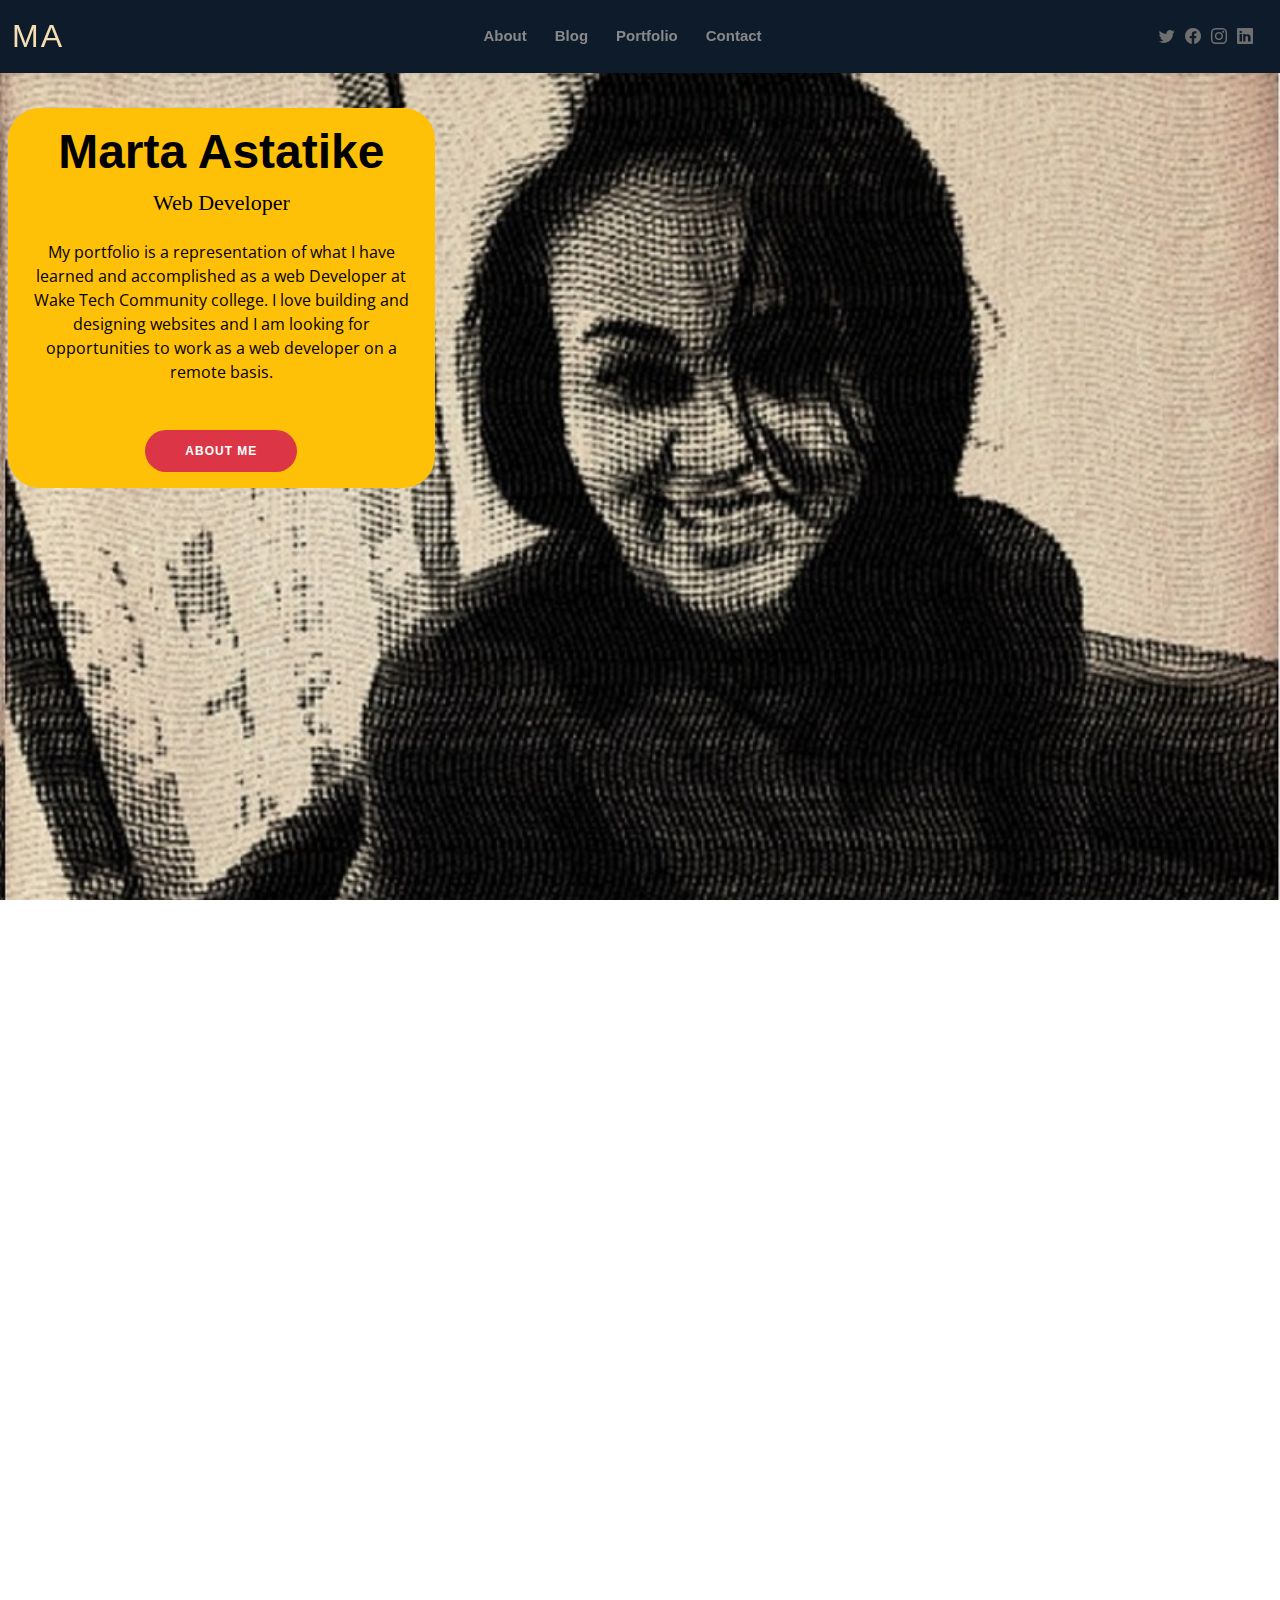
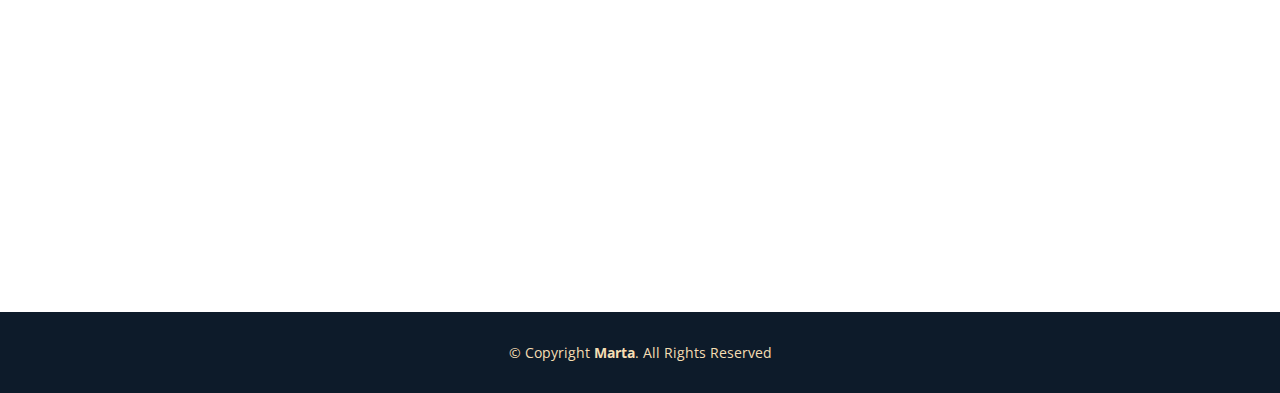
==== index.html @ 77f9edf0 "Add files via upload" ====
<!DOCTYPE html>
<html lang="en">

<head>
  <meta charset="utf-8">
  <meta content="width=device-width, initial-scale=1.0" name="viewport">

  <title>Marta Astatike Portfolio</title>
  <meta name="keywords" content="HTML, CSS, JavaScript, WordPress, Bootstrap">
  <meta name="description" content="Personal portfolio demonastration using HTML, CSS, Bootstrap, PHP and JavaScript">
  <!-- Favicons -->
  <link href="assets/img/marta_favicon.png" rel="icon">
 

  <!-- Google Fonts -->
  <link href="https://fonts.googleapis.com/css?family=Open+Sans:300,300i,400,400i,600,600i,700,700iRaleway:300,300i,400,400i,500,500i,600,600i,700,700iPoppins:300,300i,400,400i,500,500i,600,600i,700,700i" rel="stylesheet">

  <!-- vendor CSS vendor -->
  <link href="assets/vendor/aos/aos.css" rel="stylesheet">
  <link href="assets/vendor/bootstrap/css/bootstrap.min.css" rel="stylesheet">
  <link href="assets/vendor/bootstrap-icons/bootstrap-icons.css" rel="stylesheet">
  <link href="assets/vendor/boxicons/css/boxicons.min.css" rel="stylesheet">
  <link href="assets/vendor/glightbox/css/glightbox.min.css" rel="stylesheet">
  <link href="assets/vendor/swiper/swiper-bundle.min.css" rel="stylesheet">

  <!-- Template Main CSS File -->
  <link href="assets/css/style.css" rel="stylesheet">

 
</head>

<body>

  <!-- ======= Header ======= -->
  <header id="header" class="fixed-top">
    <div class="container-fluid d-flex justify-content-between align-items-center">

      <h1 class="logo me-auto me-lg-0"><a href="index.html">Ma</a></h1>
      
      <nav id="navbar" class="navbar order-last order-lg-0">
        <ul>
          
          <li><a href="about.html">About</a></li>
          <li><a href="blog.html">Blog</a></li>
          <li><a href="portfolio.html">Portfolio</a></li>
          <li><a href="contact.html">Contact</a></li>
        </ul>
        <i class="bi bi-list mobile-nav-toggle"></i>
      </nav><!-- .navbar -->

      <div class="header-social-links">
        <a href="https://twitter.com/i/flow/login" target="_blank" class="twitter"><i class="bi bi-twitter"></i></a>
        <a href="https://www.facebook.com/login.php/" target="_blank" class="facebook"><i class="bi bi-facebook"></i></a>
        <a href="https://www.instagram.com/accounts/login/" target="_blank" class="instagram"><i class="bi bi-instagram"></i></a>
        <a href="https://www.linkedin.com/in/marta-astatike-3926931b7/" target="_blank" class="linkedin"><i class="bi bi-linkedin"></i></a>
      </div>

    </div>

  </header>

  <!-- ======= Hero Section ======= -->
  <section id="hero" class="">
    <div class=" col col-lg-4  col-md-5 col-sm-12 p-3 mt-5 mb-2 mx-2 text-bg-warning rounded-5 text-center"  data-aos="zoom-in " data-aos-delay="150">
      <h2 class="text-center">Marta Astatike</h2>

      <h3 class="text-center">Web Developer</h3>
      <br>
      
      <p>
        My portfolio is a representation of what I have learned and accomplished as a web Developer at Wake Tech Community college.   I love building and designing websites and I am looking for opportunities to work as a web developer on a remote basis.
      </p>
     
        <a href="about.html" class="btn-about text-center bg-danger">About Me</a>
    </div>
  </section>

  <!-- ======= Skills Section ======= -->
  <section id="skills" class="skills">
    <div class="container" data-aos="fade-up">

      <div class="section-title">
        <h2>Skills</h2>
      </div>

      <div class="row skills-content">

        <div class="col-lg-6">

          <div class="progress">
            <span class="skill">HTML <i class="val">100%</i></span>
            <div class="progress-bar-wrap">
              <div class="progress-bar" role="progressbar" aria-valuenow="100" aria-valuemin="0" aria-valuemax="100"></div>
            </div>
          </div>
          <div class="progress">
            <span class="skill">CSS <i class="val">100%</i></span>
            <div class="progress-bar-wrap">
              <div class="progress-bar" role="progressbar" aria-valuenow="100" aria-valuemin="0" aria-valuemax="100"></div>
            </div>
          </div>

          <div class="progress">
            <span class="skill">Bootstrap <i class="val">90%</i></span>
            <div class="progress-bar-wrap">
              <div class="progress-bar" role="progressbar" aria-valuenow="90" aria-valuemin="0" aria-valuemax="100"></div>
            </div>
          </div>

          <div class="progress">
            <span class="skill">JavaScript <i class="val">75%</i></span>
            <div class="progress-bar-wrap">
              <div class="progress-bar" role="progressbar" aria-valuenow="75" aria-valuemin="0" aria-valuemax="100"></div>
            </div>
          </div>

        </div>

        <div class="col-lg-6">

          <div class="progress">
            <span class="skill">PHP <i class="val">80%</i></span>
            <div class="progress-bar-wrap">
              <div class="progress-bar" role="progressbar" aria-valuenow="80" aria-valuemin="0" aria-valuemax="100"></div>
            </div>
          </div>

          <div class="progress">
            <span class="skill">Joomla <i class="val">90%</i></span>
            <div class="progress-bar-wrap">
              <div class="progress-bar" role="progressbar" aria-valuenow="90" aria-valuemin="0" aria-valuemax="100"></div>
            </div>
          </div>


          <div class="progress">
            <span class="skill">WordPress/CMS <i class="val">90%</i></span>
            <div class="progress-bar-wrap">
              <div class="progress-bar" role="progressbar" aria-valuenow="90" aria-valuemin="0" aria-valuemax="100"></div>
            </div>
          </div>

          <div class="progress">
            <span class="skill">Adobe XD <i class="val">75%</i></span>
            <div class="progress-bar-wrap">
              <div class="progress-bar" role="progressbar" aria-valuenow="75" aria-valuemin="0" aria-valuemax="100"></div>
            </div>
          </div>

        </div>

      </div>

    </div>
  </section>

    <!-- ======= Recent Works ======= -->

  <div  id="main" class="portfolio portdolio1 container" data-aos="fade-up">

    <h2 class="text-center pb-3">Recent Works</h2>
    
    

    <div class="row portfolio-container" data-aos="fade-up" data-aos-delay="200">

      <div class="col-lg-6 col-md-6 portfolio-item filter-card">
        <div class="portfolio-wrap">
          <img src="assets/img/portfolio/mackinacIsland.jpg" class="img-fluid" alt="">
          <div class="portfolio-info">
            <h4>WordPress</h4>
            <div class="portfolio-links">
              <a href="assets/img/portfolio/mackinacIsland.jpg" data-gallery="portfolioGallery" class="portfolio-lightbox"><i class="bx bx-plus"></i></a>
              <a href="https://wcet.waketech.edu/mhastatike/web250eos/" target="_blank"><i class="bx bx-link"></i></a>
            </div>
          </div>
        </div>
      </div>

      <div class="col-lg-6 col-md-6 portfolio-item filter-card">
        <div class="portfolio-wrap">
          <img src="assets/img/portfolio/modernFurniture.jpg" class="img-fluid" alt="">
          <div class="portfolio-info">
            <h4>WordPress</h4>
            <div class="portfolio-links">
              <a href="assets/img/portfolio/modernFurniture.jpg" data-gallery="portfolioGallery" class="portfolio-lightbox"><i class="bx bx-plus"></i></a>
              <a href="https://wcet.waketech.edu/mhastatike/web250ecomm/" target="_blank"><i class="bx bx-link"></i></a>
            </div>
          </div>
        </div>
      </div>
    
  </div>
  <div class="text-center mb-lg-5 mb-md-5 mb-sm-5" > <a class="btn-about" id="project" href="portfolio.html"> Veiw More</a></div>
  
  </div>

  <!-- ======= Footer ======= -->
  <footer id="footer">
    
        <div class="container">
          <div class="copyright">
            &copy; Copyright <strong><span>Marta</span></strong>. All Rights Reserved
          </div>
          
        </div>
      
  </footer>
    
      <div id="preloader"></div>
      <a href="#" class="back-to-top d-flex align-items-center justify-content-center"><i class="bi bi-arrow-up-short"></i></a>
   

  <!-- vendor JS vendor -->
  <script src="assets/vendor/purecounter/purecounter_vanilla.js"></script>
  <script src="assets/vendor/aos/aos.js"></script>
  <script src="assets/vendor/bootstrap/js/bootstrap.bundle.min.js"></script>
  <script src="assets/vendor/glightbox/js/glightbox.min.js"></script>
  <script src="assets/vendor/isotope-layout/isotope.pkgd.min.js"></script>
  <script src="assets/vendor/swiper/swiper-bundle.min.js"></script>
  <script src="assets/vendor/waypoints/noframework.waypoints.js"></script>
  <script src="assets/vendor/php-email-form/validate.js"></script>

  <!-- Template Main JS File -->
  <script src="assets/js/main.js"></script>

</body>

</html>
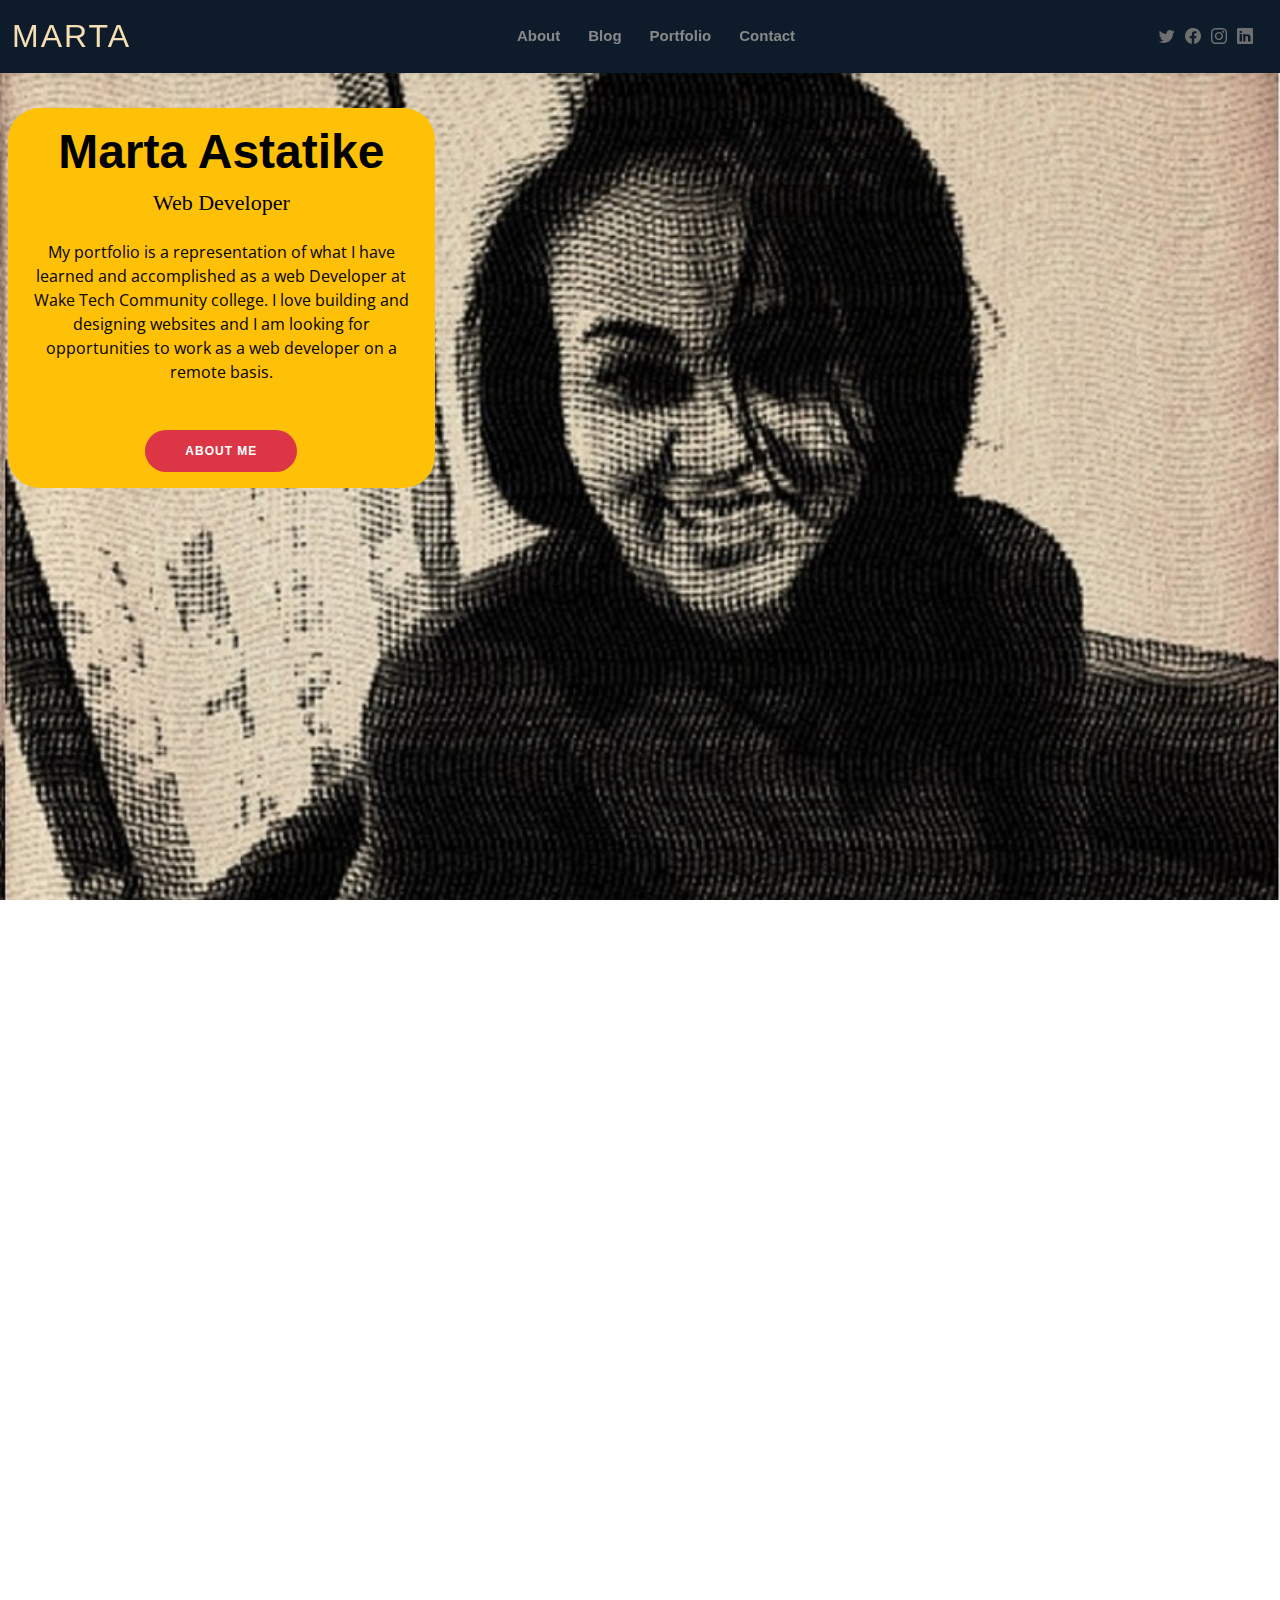
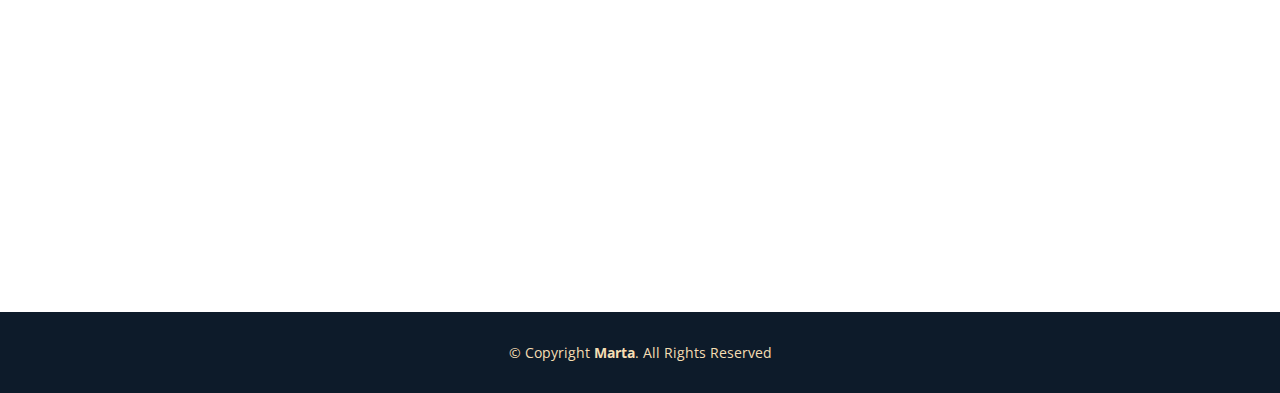
==== commit 7379290d: "Add files via upload" ====
--- a/index.html
+++ b/index.html
@@ -9,7 +9,7 @@
   <meta name="keywords" content="HTML, CSS, JavaScript, WordPress, Bootstrap">
   <meta name="description" content="Personal portfolio demonastration using HTML, CSS, Bootstrap, PHP and JavaScript">
   <!-- Favicons -->
-  <link href="assets/img/marta_favicon.png" rel="icon">
+  <link href="assets/img/marta_favicon1.jpg" rel="icon">
  
 
   <!-- Google Fonts -->
@@ -35,7 +35,7 @@
   <header id="header" class="fixed-top">
     <div class="container-fluid d-flex justify-content-between align-items-center">
 
-      <h1 class="logo me-auto me-lg-0"><a href="index.html">Ma</a></h1>
+      <h1 class="logo me-auto me-lg-0"><a href="index.html">Marta</a></h1>
       
       <nav id="navbar" class="navbar order-last order-lg-0">
         <ul>
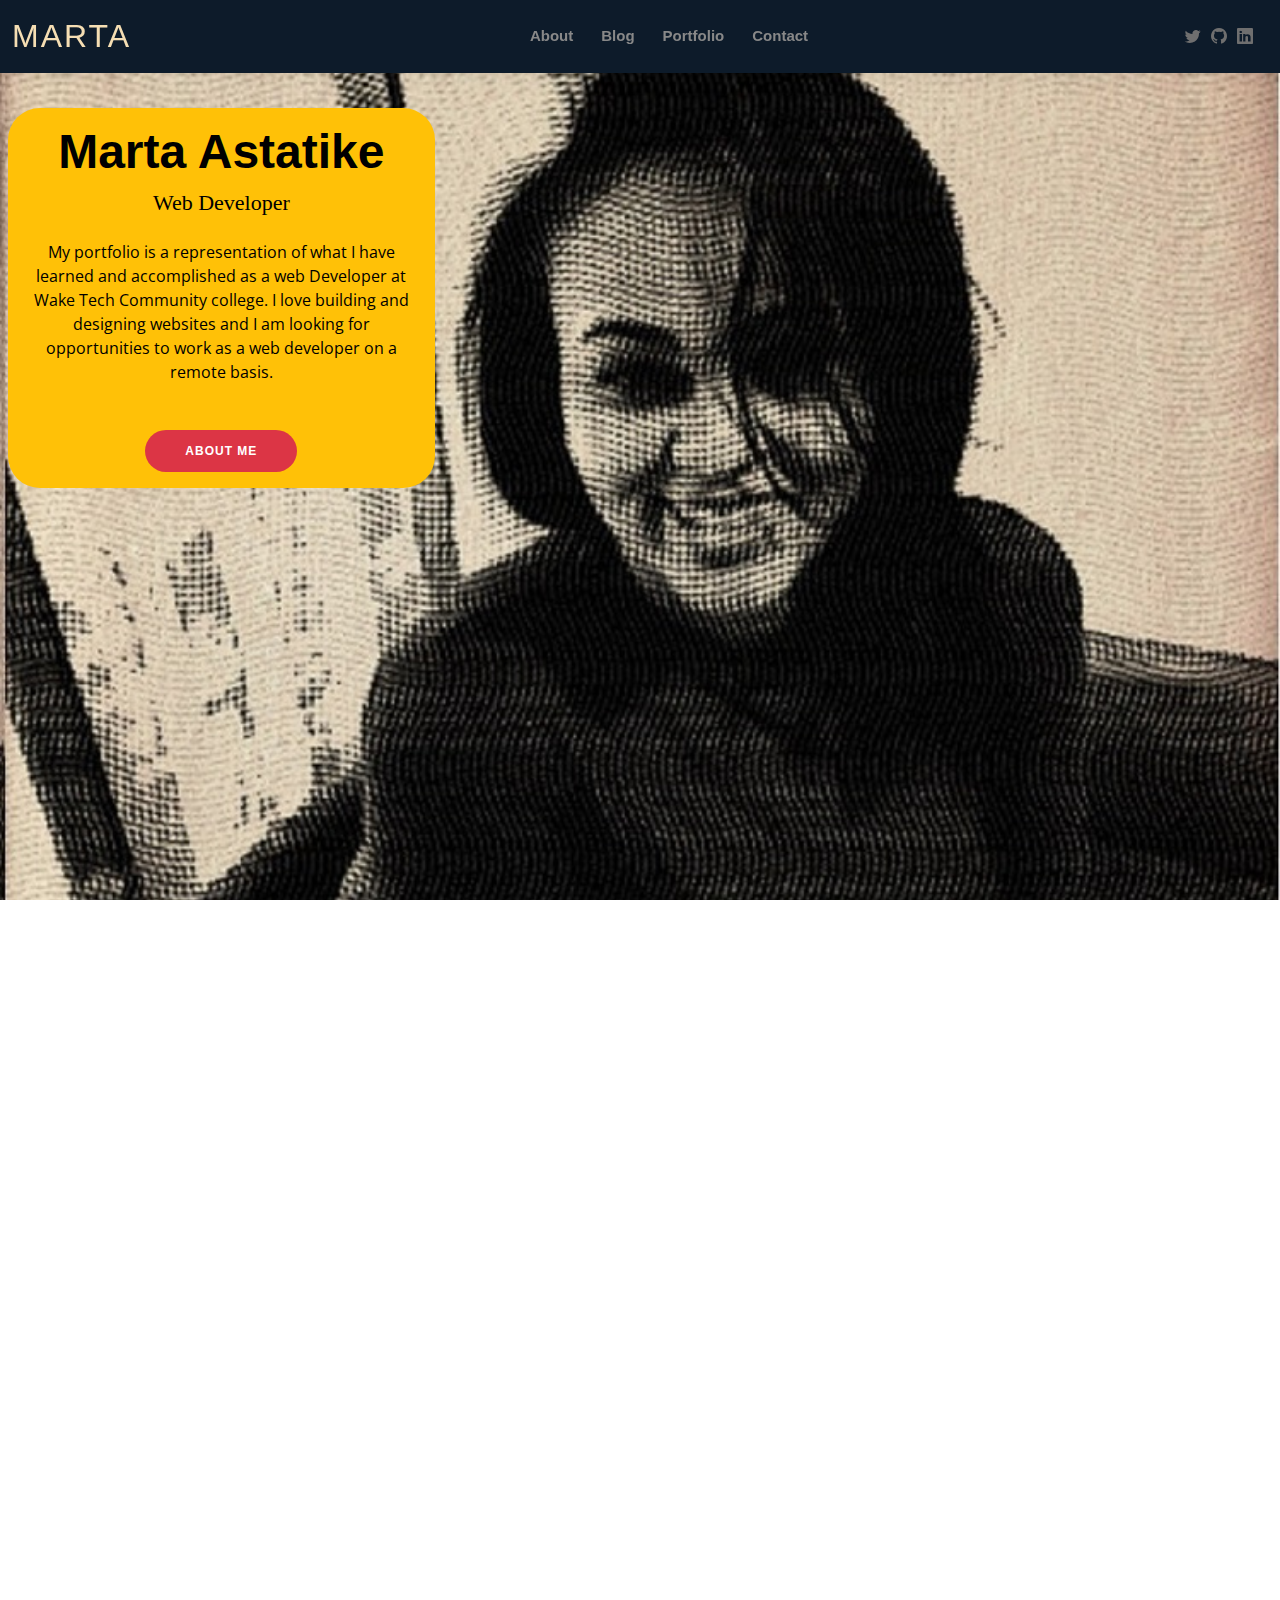
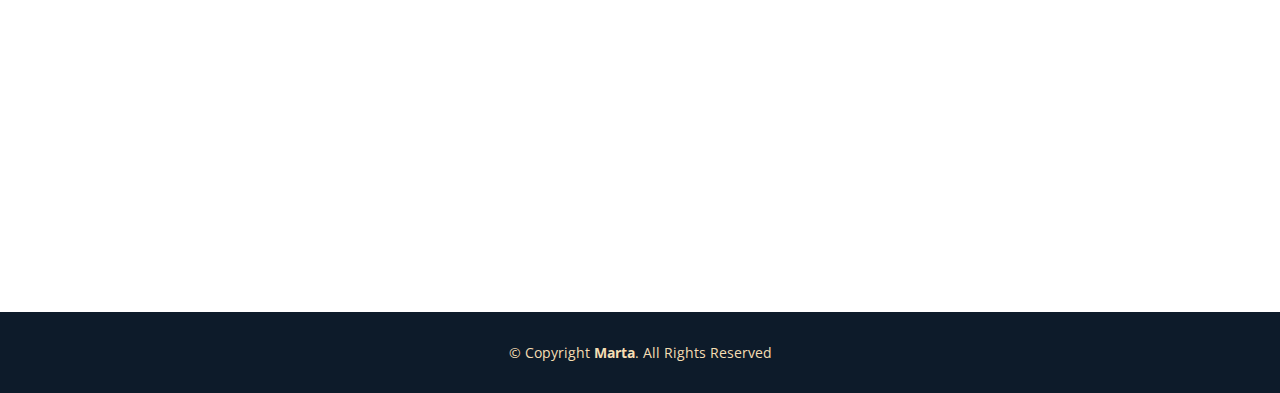
==== commit 4524dda2: "Add files via upload" ====
--- a/index.html
+++ b/index.html
@@ -50,8 +50,7 @@
 
       <div class="header-social-links">
         <a href="https://twitter.com/i/flow/login" target="_blank" class="twitter"><i class="bi bi-twitter"></i></a>
-        <a href="https://www.facebook.com/login.php/" target="_blank" class="facebook"><i class="bi bi-facebook"></i></a>
-        <a href="https://www.instagram.com/accounts/login/" target="_blank" class="instagram"><i class="bi bi-instagram"></i></a>
+        <a href="https://github.com/martaastatike/" target="_blank" class="github"><i class="bi-github"></i></a>
         <a href="https://www.linkedin.com/in/marta-astatike-3926931b7/" target="_blank" class="linkedin"><i class="bi bi-linkedin"></i></a>
       </div>
 
--- a/assets/css/style.css
+++ b/assets/css/style.css
@@ -492,7 +492,7 @@
 #hero p {
   text-align: center;
 }
-#hero .btn-about, #project.btn-about{
+#hero .btn-about, #project.btn-about, #resume.btn-about{
   font-family: "Raleway", sans-serif;
   text-transform: uppercase;
   font-weight: 600;
@@ -512,6 +512,9 @@
   background: #3dc8b7;
 }
 #project:hover {
+  background: #3dc8b7;
+}
+#resume:hover {
   background: #3dc8b7;
 }
 
